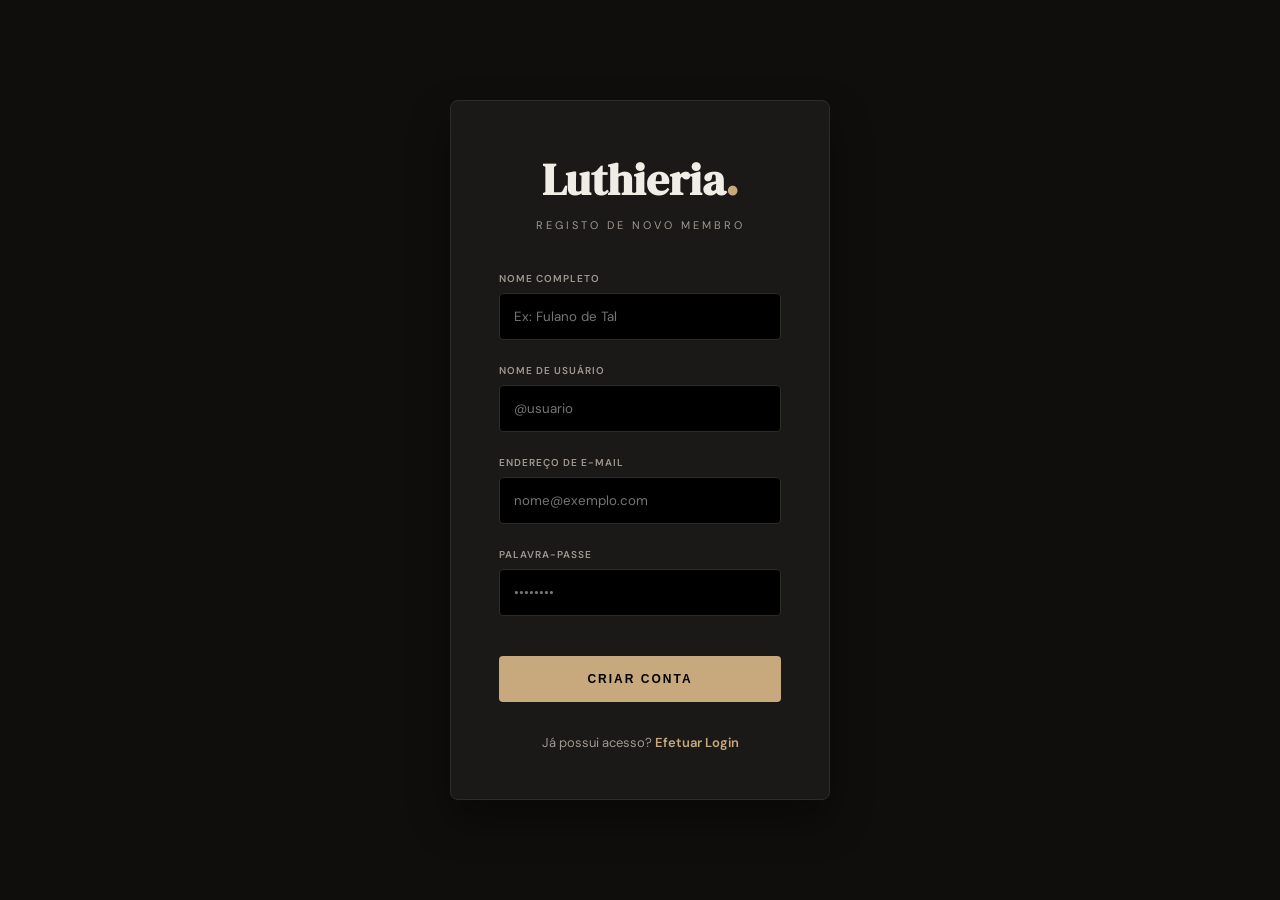
==== cadastro/cadastro.html @ 69afcedf "add ajustes" ====
<!DOCTYPE html>
<html lang="pt-pt">
<head>
    <meta charset="UTF-8">
    <meta name="viewport" content="width=device-width, initial-scale=1.0">
    <title>Luthieria Pro | Criar Conta</title>
    <link rel="stylesheet" href="../login.css">
</head>
<body>

    <div class="auth-wrapper">
        <div class="auth-box">
            <header class="auth-header">
                <h1 class="serif">Luthieria<span>.</span></h1>
                <p class="subtitle">Registo de Novo Membro</p>
            </header>

            <form id="registerForm" onsubmit="handleRegister(event)">
                <div class="input-group">
                    <label for="reg-name">Nome Completo</label>
                    <input type="text" id="reg-name" placeholder="Ex: Fulano de Tal" required>
                </div>

                <div class="input-group">
                    <label for="reg-user">Nome de Usuário</label>
                    <input type="text" id="reg-user" placeholder="@usuario" required>
                </div>

                <div class="input-group">
                    <label for="reg-email">Endereço de E-mail</label>
                    <input type="email" id="reg-email" placeholder="nome@exemplo.com" required>
                </div>

                <div class="input-group">
                    <label for="reg-pass">Palavra-passe</label>
                    <input type="password" id="reg-pass" placeholder="••••••••" required>
                </div>

                <form onsubmit="handleRegister(event)">
                    <button type="submit" class="btn-auth">CRIAR CONTA</button>
                </form>
            </form>

            <footer class="auth-footer">
                <p>Já possui acesso? <a href="../login.html">Efetuar Login</a></p>
            </footer>
        </div>
    </div>

    <script src="auth.js"></script>
</body>
</html>
---- login.css ----
@import url('https://fonts.googleapis.com/css2?family=DM+Serif+Display&family=DM+Sans:wght@300;400;500;600&display=swap');

:root {
    --bg: #0f0e0d;
    --card: #1a1917;
    --accent: #c8a97e;
    --text: #f0ece6;
    --text-muted: #a09890;
    --border: #2e2c29;
}

* { box-sizing: border-box; margin: 0; padding: 0; }

body {
    background: var(--bg);
    color: var(--text);
    font-family: 'DM Sans', sans-serif;
    height: 100vh;
    display: flex;
    align-items: center;
    justify-content: center;
    overflow: hidden;
}

.serif { font-family: 'DM Serif Display', serif; }

.auth-wrapper {
    width: 100%;
    max-width: 420px;
    padding: 20px;
}

.auth-box {
    background: var(--card);
    border: 1px solid var(--border);
    padding: 3rem;
    border-radius: 8px;
    box-shadow: 0 20px 40px rgba(0,0,0,0.4);
    animation: slideUp 0.6s cubic-bezier(0.23, 1, 0.32, 1);
}

.toggle-text {
    text-align: center;
    margin-top: 1.5rem;
    font-size: 13px;
    text-decoration: none;
    color: var(--text-muted);
}

a {
    text-decoration: none;
    color: var(--accent);
}

@keyframes slideUp {
    from { opacity: 0; transform: translateY(20px); }
    to { opacity: 1; transform: translateY(0); }
}

.auth-header { text-align: center; margin-bottom: 2.5rem; }

h1 { font-size: 2.8rem; margin-bottom: 0.5rem; }
h1 span { color: var(--accent); }

.subtitle {
    color: var(--text-muted);
    font-size: 11px;
    text-transform: uppercase;
    letter-spacing: 3px;
}

.input-group { margin-bottom: 1.5rem; }

.input-group label {
    display: block;
    font-size: 10px;
    color: var(--text-muted);
    text-transform: uppercase;
    margin-bottom: 8px;
    letter-spacing: 1px;
    font-weight: 600;
}

.input-group input {
    width: 100%;
    background: #000;
    border: 1px solid var(--border);
    padding: 14px;
    color: #fff;
    outline: none;
    transition: all 0.3s ease;
    border-radius: 4px;
    font-family: inherit;
}

.input-group input:focus {
    border-color: var(--accent);
    box-shadow: 0 0 0 1px var(--accent);
}

.btn-auth {
    width: 100%;
    background: var(--accent);
    color: #000;
    border: none;
    padding: 16px;
    font-weight: 800;
    cursor: pointer;
    text-transform: uppercase;
    letter-spacing: 2px;
    font-size: 12px;
    margin-top: 1rem;
    transition: 0.4s;
    border-radius: 4px;
}

.btn-auth:hover {
    background: var(--text);
    transform: translateY(-2px);
}

.auth-footer {
    text-align: center;
    margin-top: 2rem;
    font-size: 13px;
    color: var(--text-muted);
}

.auth-footer a {
    color: var(--accent);
    text-decoration: none;
    font-weight: 600;
    transition: 0.3s;
}

.auth-footer a:hover { color: var(--text); }
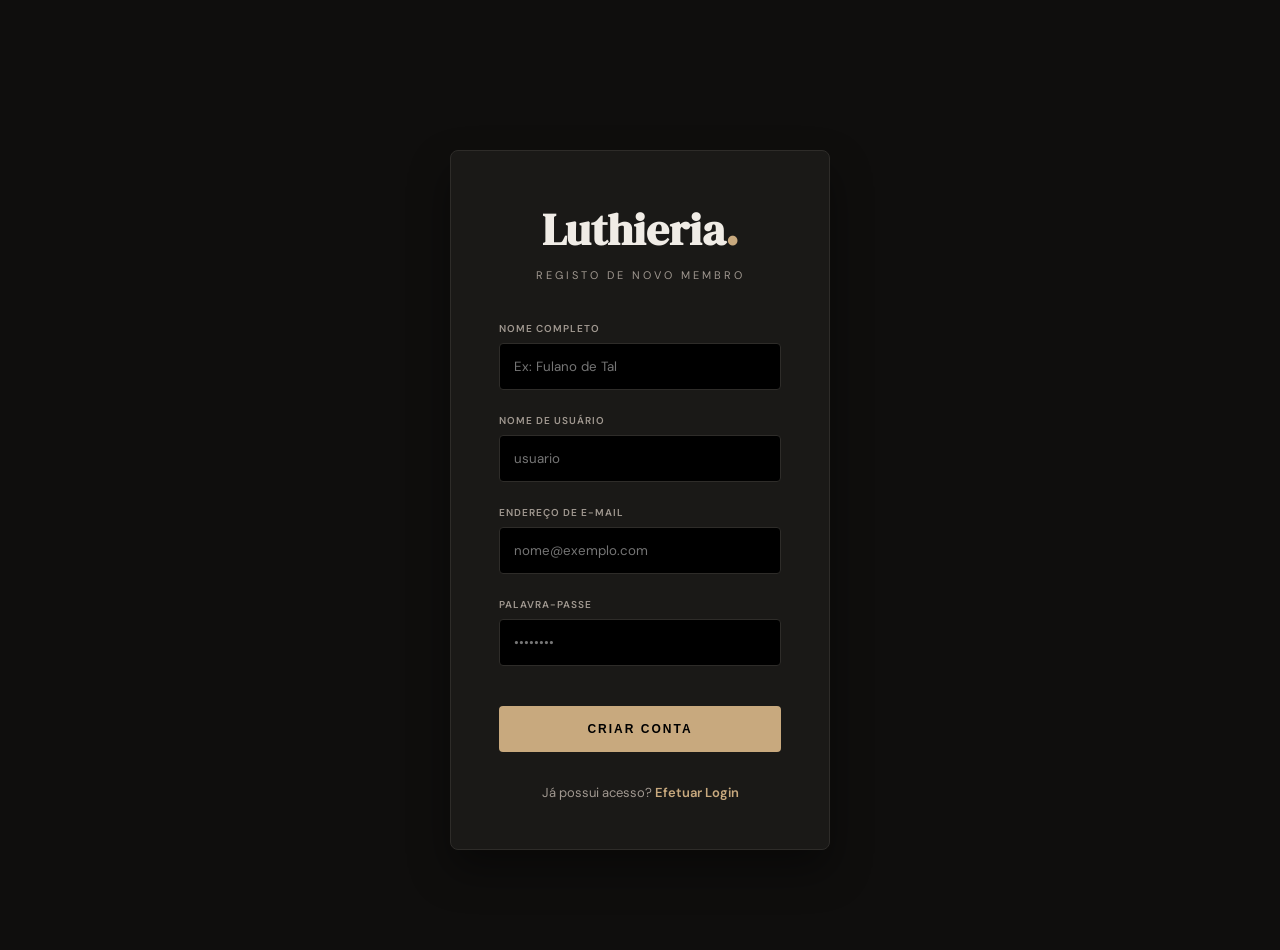
==== commit 3423601d: "add responsive pages" ====
--- a/cadastro/cadastro.html
+++ b/cadastro/cadastro.html
@@ -23,7 +23,7 @@
 
                 <div class="input-group">
                     <label for="reg-user">Nome de Usuário</label>
-                    <input type="text" id="reg-user" placeholder="@usuario" required>
+                    <input type="text" id="reg-user" placeholder="usuario" required>
                 </div>
 
                 <div class="input-group">
@@ -42,7 +42,7 @@
             </form>
 
             <footer class="auth-footer">
-                <p>Já possui acesso? <a href="../login.html">Efetuar Login</a></p>
+                <p>Já possui acesso? <a href="../index.html">Efetuar Login</a></p>
             </footer>
         </div>
     </div>
--- a/login.css
+++ b/login.css
@@ -12,6 +12,7 @@
 * { box-sizing: border-box; margin: 0; padding: 0; }
 
 body {
+    margin-top: 50px;
     background: var(--bg);
     color: var(--text);
     font-family: 'DM Sans', sans-serif;
@@ -134,3 +135,55 @@
 }
 
 .auth-footer a:hover { color: var(--text); }
+
+/* --- RESPONSIVO PARA LOGIN / CADASTRO --- */
+
+@media (max-width: 480px) {
+    body {
+        align-items: flex-start; /* Alinha no topo em celulares para evitar que o teclado cubra o input */
+        padding-top: 50px;
+    }
+
+    .auth-wrapper {
+        padding: 15px;
+    }
+
+    .auth-box {
+        padding: 2rem 1.5rem; /* Reduz o recuo interno para ganhar espaço */
+        border: none; /* Opcional: remove borda em telas muito pequenas para visual mais limpo */
+        background: transparent; /* Opcional: mantém o fundo escuro do body */
+        box-shadow: none;
+    }
+
+    h1 {
+        font-size: 2.2rem;
+    }
+
+    .subtitle {
+        font-size: 10px;
+        letter-spacing: 2px;
+        margin-bottom: 2rem;
+    }
+
+    .btn-auth {
+        padding: 14px;
+        font-size: 11px;
+    }
+
+    .input-group input {
+        padding: 12px; /* Inputs levemente menores para telas pequenas */
+        font-size: 14px; /* Evita o zoom automático do iOS ao focar no input */
+    }
+}
+
+/* Ajuste para telas muito curtas (celulares em modo paisagem) */
+@media (max-height: 600px) {
+    body {
+        align-items: flex-start;
+        overflow-y: auto; 
+    }
+    .auth-wrapper {
+        margin-top: 20px;
+        margin-bottom: 20px;
+    }
+}
